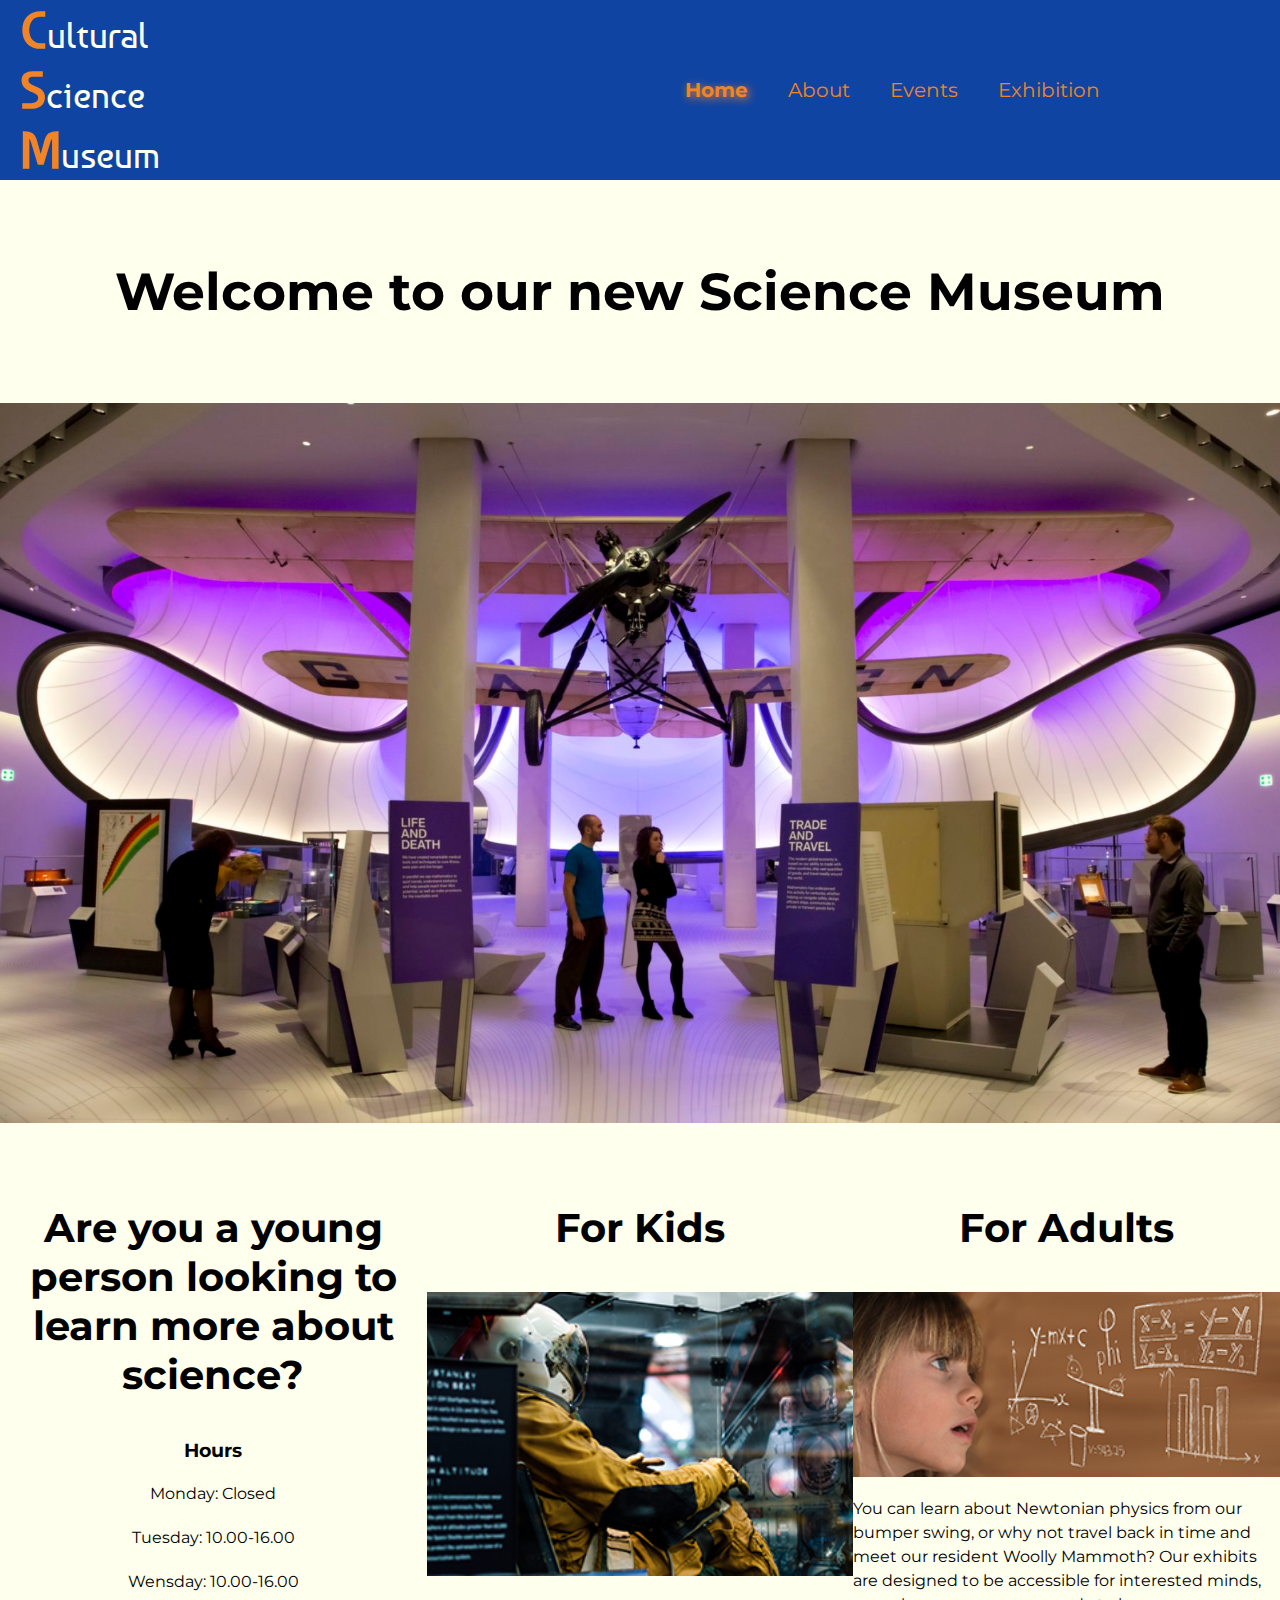
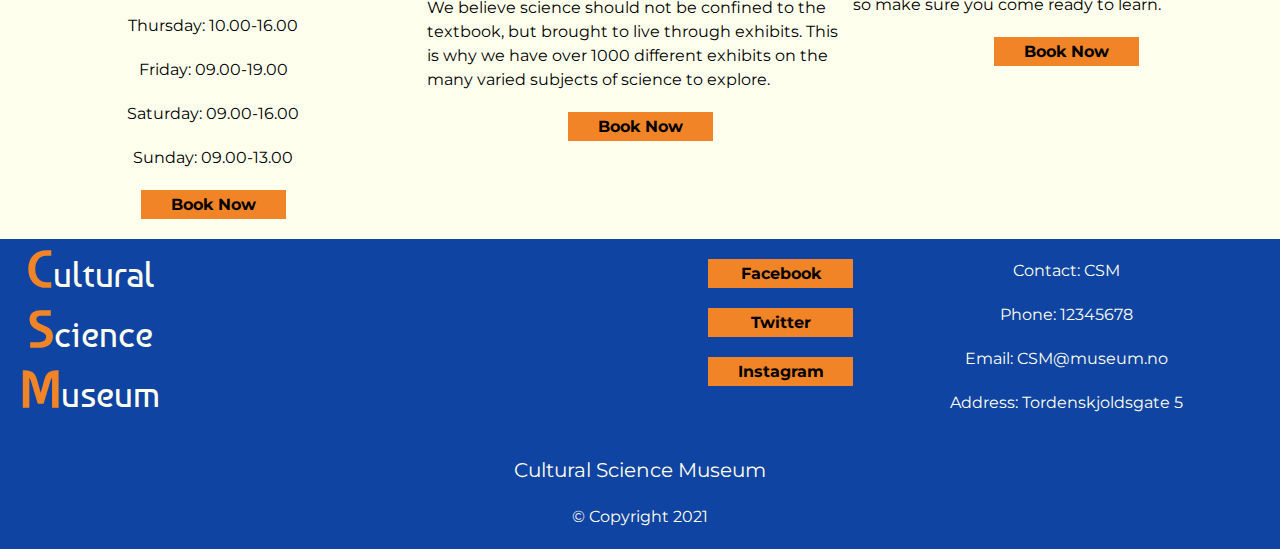
==== index.html @ 89f0cb88 "new social links" ====
<!DOCTYPE html>
<html lang="en">
<head>
    <meta charset="UTF-8">
    <meta http-equiv="X-UA-Compatible" content="IE=edge">
    <meta name="viewport" content="width=device-width, initial-scale=1.0">
    <meta name="description" content="The local new cultural science museum">
    <link rel="stylesheet" href="https://use.fontawesome.com/releases/v5.15.4/css/all.css" integrity="sha384-DyZ88mC6Up2uqS4h/KRgHuoeGwBcD4Ng9SiP4dIRy0EXTlnuz47vAwmeGwVChigm" crossorigin="anonymous">
    <link rel="stylesheet" href="css/utilities.css">
    <link rel="stylesheet" href="css/style.css">
    <title>CSM | Homepage</title>
</head>
<body>
    <header>
        <div class="logo">
            <div><a class="white-txt" href="#"><span class="large-txt">C</span>ultural</a></div>
            <div><a class="white-txt" href="#"><span class="large-txt">S</span>cience</a></div>
            <div><a class="white-txt" href="#"><span class="large-txt">M</span>useum</a></div>
        </div>
        <input id="hamburger-menu" type="checkbox">
        <label class="hamburger-label" for="hamburger-menu">           
            <span></span>
        </label>
        <nav>
            <ul class="navigation">
                <li><a class="current small-txt" href="#">Home</a></li>
                <li><a class="small-txt" href="#">About</a></li>
                <li><a class="small-txt" href="#">Events</a></li>
                <li><a class="small-txt" href="#">Exhibition</a></li>
            </ul>
        </nav>
    </header>
    <main>
        <section>
            <div class="showcase">
                <h1 class="large-txt">Welcome to our new Science Museum</h1>
                <img src="images-modded/Jody-Kingzett.jpg" alt="museum-entrance">
            </div>
        </section>
        <section class="museum-offers">
            <div class="hours home-box">
                <h2 class="medium-txt">Are you a young person looking to learn more about science?</h2>
                <h3>Hours</h3>
                <p>Monday: Closed</p>
                <p>Tuesday: 10.00-16.00</p>
                <p>Wensday: 10.00-16.00</p>
                <p>Thursday: 10.00-16.00</p>
                <p>Friday: 09.00-19.00</p>
                <p>Saturday: 09.00-16.00</p>
                <p>Sunday: 09.00-13.00</p>
                <a href="#" class="btn">Book Now</a>
            </div>
            <div class="kids home-box">
                <h2 class="medium-txt">For Kids</h2>
                <img src="images-modded/andrew-ruiz-34841.png" alt="spaceman">
                <p>We believe science should not be 
                    confined to the textbook, but 
                    brought to live through exhibits. This is 
                    why we have over 1000 different
                    exhibits on the many varied subjects
                    of science to explore.</p>
                    <a href="#" class="btn">Book Now</a>
            </div>
            <div class="adults home-box">
                <h2 class="medium-txt">For Adults</h2>
                <img src="images-modded/learn-2405206.png" alt="girl-learning-physics">
                <p>You can learn about Newtonian physics 
                    from our bumper swing, or why not 
                    travel back in time and meet our 
                    resident Woolly Mammoth? 
                    Our exhibits are designed to be 
                    accessible for interested minds, so 
                    make sure you come ready to learn.</p>
                    <a href="#" class="btn">Book Now</a>
            </div>
        </section>
            <footer>
                <div class="social-btn">
                    <a href="https://www.facebook.com" target="_blank" rel="noopener noreferrer" class="btn">Facebook</a>
                    <a href="https://www.twitter.com" target="_blank" rel="noopener noreferrer" class="btn">Twitter</a>
                    <a href="https://www.instagram.com" target="_blank" rel="noopener noreferrer" class="btn">Instagram</a>
                </div>
                <div class="logo footer-logo">
                    <div><a class="white-txt" href="#"><span class="large-txt">C</span>ultural</a></div>
                    <div><a class="white-txt" href="#"><span class="large-txt">S</span>cience</a></div>
                    <div><a class="white-txt" href="#"><span class="large-txt">M</span>useum</a></div>
                </div>
                <div class="contact-info">
                    <p class="white-txt">Contact: CSM</p>
                    <p class="white-txt">Phone: 12345678</p>
                    <p class="white-txt">Email: CSM@museum.no</p>
                    <p class="white-txt">Address: Tordenskjoldsgate 5</p>
                </div>
                <div class="copyright">
                    <p class="small-txt white-txt">Cultural Science Museum</p>
                    <p class="white-txt">&copy Copyright 2021</p>
                </div>
            </footer>
        
    </main>
</body>
</html>
---- css/utilities.css ----
.large-txt {
    font-size: 52px;
    font-weight: bold;
}

.medium-txt {
    font-size: 40px;
    font-weight: bold;
}

.small-txt {
    font-size: 20px;
}

.white-txt {
    color: var(--bg-color);
}

.btn {
    background-color: var(--secondary-color);
    color: var(--black-color);
    margin: 20px auto;
    width: 145px;
    font-size: 16px;
    font-weight: bold;
    text-align: center;
    padding : 5px 30px;
    text-decoration: none;
    cursor: pointer;
}

.btn:hover {
    background-color: var(--black-color);
    color: var(--secondary-color);
    font-size: 16px;
    padding : 5px 30px;
    text-decoration: none;
    transition: 300ms ease-out;
    cursor: pointer;
}

.current {
    font-weight: bold;
    text-shadow: 2px 2px 8px var(--secondary-color);
}
---- css/style.css ----
@import url("https://fonts.googleapis.com/css2?family=Montserrat:wght@200;300&display=swap");
@import url("https://fonts.googleapis.com/css2?family=Baumans&family=Montserrat:wght@200;300&family=Outfit:wght@100;200&display=swap");

*,
*::before,
*::after {
    box-sizing: border-box;
    margin: 0;
    padding: 0;
}

:root {
    --primary-color: #1044a3;
    --secondary-color: #f08426;
    --bg-color: #feffed;
    --black-color: #000;
    --light-blue-color: #6ea5ff;
    --font: "Montserrat", sans-serif;
}
/*GLOBAL-STYLES*/
body {
    background-color: var(--bg-color);
    font-family: var(--font);
}

header {
    background: var(--primary-color);
    min-height: 100px;
}

h1 {
    text-align: center;
    margin: 80px auto;
}

h2 {
    text-align: center;
    margin: 40px 0;
}

a {
    text-decoration: none;
    color: var(--black-color);
    display: block;
}

img {
    display: block;
    margin: 20px 0;
}

p {
    text-align: left;
    line-height: 1.5;
    margin: 20px 0;
}

nav,
#hamburger-menu {
    display: none;
}

nav ul {
    padding: 0;
}

nav li {
    display: block;
    padding: 10px;
}

nav a {
    text-decoration: none;
    color: #fff;
    padding: 10px;
    display: block;
    text-align: center;
}

nav a:hover {
    font-weight: bold;
    text-decoration: none;
    text-shadow: 2px 2px 8px var(--secondary-color);
    transition: 150ms ease-in;
}

.logo {
    font-family: baumans;
    font-size: 36px;
    margin: 0 20px;
}

.logo span {
    color: var(--secondary-color);
}

.navigation a {
    color: var(--secondary-color);
}

/*HOME-PAGE*/
.showcase {
    max-width: 1630px;
    margin: 40px auto;
}

.showcase img {
    width: 100%;
}

.home-box {
    max-width: 500px;
    margin: 0 auto;
}

.hours p {
    text-align: center;
}

.hours h3 {
    text-align: center;
}

 .hours h2, p {
    width: 100%;
} 

.kids img {
    width: 100%;
}

.adults img {
    width: 100%;
}

/*FOOTER*/
footer {
    background-color: var(--primary-color);
}

.footer-logo {
    text-align: center;
}

.contact-info {
    margin: 0 auto;
}

.contact-info p {
    text-align: center;
}

.copyright p {
    text-align: center;
}

@media only screen and (max-width: 768px) {
    /*HAMBURGER-MENU*/
    #hamburger-menu:checked ~ .hamburger-label > span {
        transform: rotate(45deg);
    }

    #hamburger-menu:checked ~ .hamburger-label > span::before {
        top: 0;
        transform: rotate(0);
    }

    #hamburger-menu:checked ~ .hamburger-label > span::after {
        top: 0;
        transform: rotate(90deg);
    }

     nav  {
        display: block;
        transform: translateX(-500px);
        transition: 300ms ease;
    } 

    #hamburger-menu:checked ~ nav {
        display: block;
        opacity: 1;
        transform: translateX(0);
        
    }

    .hamburger-label {
        display: flex;
        align-items: center;
        position: absolute;
        top: 20px;
        right: 20px;
        width: 26px;
        height: 26px;
        cursor: pointer;
        z-index: 1;
    }

    .hamburger-label > span,
    .hamburger-label > span::before,
    .hamburger-label > span::after {
        display: block;
        position: absolute;
        width: 100%;
        height: 3px;
        background-color: var(--bg-color);
        transition-duration: 250ms;
    }

    .hamburger-label > span::before {
        content: "";
        top: -8px;
    }

    .hamburger-label > span::after {
        content: "";
        top: 8px;
    }
}

@media only screen and (min-width: 769px) {
    header {
        display: flex;
        justify-content: space-between;
    }

    nav {
        display: flex;
        align-items: center;
        margin-right: 10rem;
    }

    .navigation {
        display: flex;
        justify-content: flex-end;
    }
    /*HOME-PAGE*/
    .museum-offers {
        display: flex;
        justify-content: space-evenly;
        flex: wrap;
        text-align: center;
    }

    .home-box {
        flex: 1;
    }

    /*FOOTER*/
    footer {
        display: grid;
        grid-template-columns: 1fr 1fr 1fr;
        grid-template-areas: 
        "footer-logo social-btn contact-info"
        "copyright copyright copyright";
    }

    .footer-logo {
        grid-area: footer-logo;
        justify-self: start;
    }
    
    .contact-info {
        grid-area: contact-info;
    }

    .social-btn {
        grid-area: social-btn;
        justify-self: end;
    }

    .copyright {
        grid-area: copyright;
    }
}
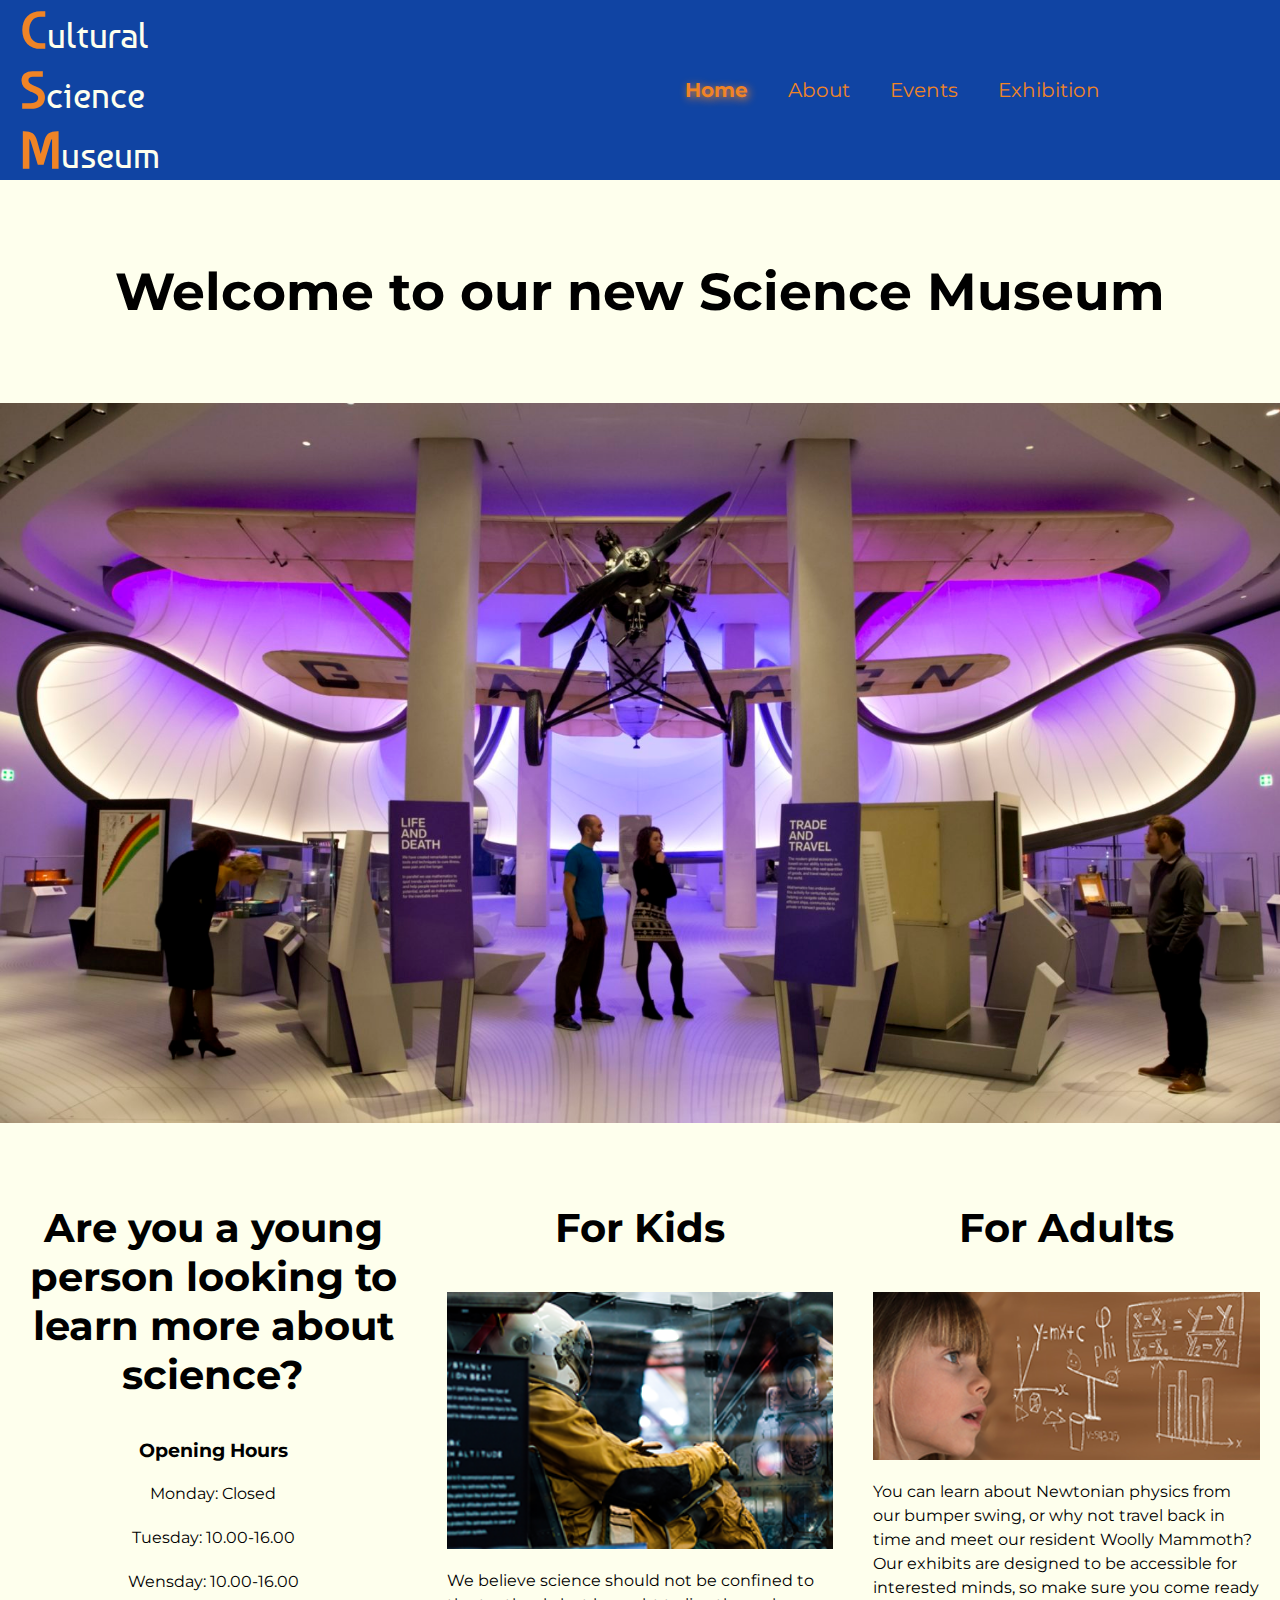
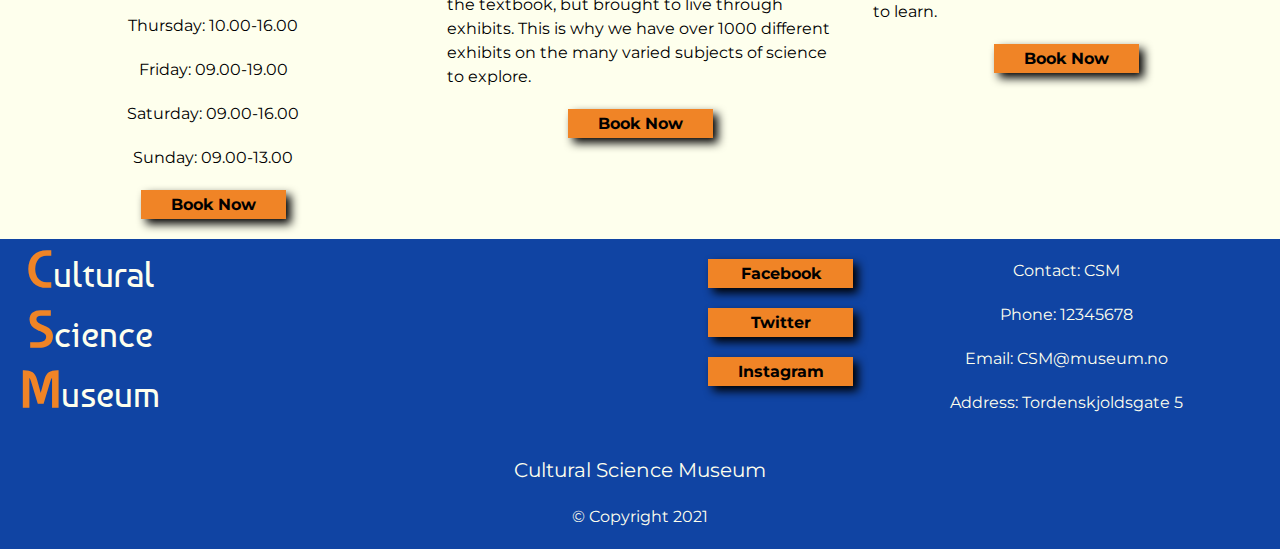
==== commit 8fc61c90: "new picture width html" ====
--- a/index.html
+++ b/index.html
@@ -34,13 +34,13 @@
         <section>
             <div class="showcase">
                 <h1 class="large-txt">Welcome to our new Science Museum</h1>
-                <img src="images-modded/Jody-Kingzett.jpg" alt="museum-entrance">
+                <img src="images-modded/Jody-Kingzett.jpg" width="1800" height="1013" alt="museum-entrance">
             </div>
         </section>
         <section class="museum-offers">
-            <div class="hours home-box">
+            <div class="hours home-page-box">
                 <h2 class="medium-txt">Are you a young person looking to learn more about science?</h2>
-                <h3>Hours</h3>
+                <h3>Opening Hours</h3>
                 <p>Monday: Closed</p>
                 <p>Tuesday: 10.00-16.00</p>
                 <p>Wensday: 10.00-16.00</p>
@@ -50,9 +50,9 @@
                 <p>Sunday: 09.00-13.00</p>
                 <a href="#" class="btn">Book Now</a>
             </div>
-            <div class="kids home-box">
+            <div class="kids home-page-box">
                 <h2 class="medium-txt">For Kids</h2>
-                <img src="images-modded/andrew-ruiz-34841.png" alt="spaceman">
+                <img src="images-modded/andrew-ruiz-34841.png" width="319" height="212" alt="spaceman">
                 <p>We believe science should not be 
                     confined to the textbook, but 
                     brought to live through exhibits. This is 
@@ -61,9 +61,9 @@
                     of science to explore.</p>
                     <a href="#" class="btn">Book Now</a>
             </div>
-            <div class="adults home-box">
+            <div class="adults home-page-box">
                 <h2 class="medium-txt">For Adults</h2>
-                <img src="images-modded/learn-2405206.png" alt="girl-learning-physics">
+                <img src="images-modded/learn-2405206.png" width="333" height="144" alt="girl-learning-physics">
                 <p>You can learn about Newtonian physics 
                     from our bumper swing, or why not 
                     travel back in time and meet our 
--- a/css/utilities.css
+++ b/css/utilities.css
@@ -28,6 +28,7 @@
     text-align: center;
     padding : 5px 30px;
     text-decoration: none;
+    box-shadow: 5px 5px 10px;
     cursor: pointer;
 }
 
--- a/css/style.css
+++ b/css/style.css
@@ -98,6 +98,65 @@
     color: var(--secondary-color);
 }
 
+/*HAMBURGER-MENU*/
+#hamburger-menu:checked ~ .hamburger-label > span {
+    transform: rotate(45deg);
+}
+
+#hamburger-menu:checked ~ .hamburger-label > span::before {
+    top: 0;
+    transform: rotate(0);
+}
+
+#hamburger-menu:checked ~ .hamburger-label > span::after {
+    top: 0;
+    transform: rotate(90deg);
+}
+
+nav  {
+    display: block;
+    transition: 300ms ease;
+} 
+
+#hamburger-menu:checked ~ nav {
+    display: block;
+    opacity: 1;
+    transform: translateX(0); 
+}
+
+.hamburger-label {
+    display: flex;
+    align-items: center;
+    position: absolute;
+    top: 20px;
+    right: 20px;
+    width: 26px;
+    height: 26px;
+    cursor: pointer;
+    z-index: 1;
+}
+
+.hamburger-label > span,
+.hamburger-label > span::before,
+.hamburger-label > span::after {
+    display: block;
+    position: absolute;
+    width: 100%;
+    height: 3px;
+    background-color: var(--bg-color);
+    transition-duration: 250ms;
+}
+
+.hamburger-label > span::before {
+    content: "";
+    top: -8px;
+}
+
+.hamburger-label > span::after {
+    content: "";
+    top: 8px;
+}
+
 /*HOME-PAGE*/
 .showcase {
     max-width: 1630px;
@@ -106,6 +165,7 @@
 
 .showcase img {
     width: 100%;
+    height: auto;
 }
 
 .home-box {
@@ -127,10 +187,12 @@
 
 .kids img {
     width: 100%;
+    height: auto;
 }
 
 .adults img {
     width: 100%;
+    height: auto;
 }
 
 /*FOOTER*/
@@ -155,67 +217,10 @@
 }
 
 @media only screen and (max-width: 768px) {
-    /*HAMBURGER-MENU*/
-    #hamburger-menu:checked ~ .hamburger-label > span {
-        transform: rotate(45deg);
-    }
-
-    #hamburger-menu:checked ~ .hamburger-label > span::before {
-        top: 0;
-        transform: rotate(0);
-    }
-
-    #hamburger-menu:checked ~ .hamburger-label > span::after {
-        top: 0;
-        transform: rotate(90deg);
-    }
-
-     nav  {
-        display: block;
+    nav {
         transform: translateX(-500px);
-        transition: 300ms ease;
-    } 
-
-    #hamburger-menu:checked ~ nav {
-        display: block;
-        opacity: 1;
-        transform: translateX(0);
-        
-    }
-
-    .hamburger-label {
-        display: flex;
-        align-items: center;
-        position: absolute;
-        top: 20px;
-        right: 20px;
-        width: 26px;
-        height: 26px;
-        cursor: pointer;
-        z-index: 1;
-    }
-
-    .hamburger-label > span,
-    .hamburger-label > span::before,
-    .hamburger-label > span::after {
-        display: block;
-        position: absolute;
-        width: 100%;
-        height: 3px;
-        background-color: var(--bg-color);
-        transition-duration: 250ms;
-    }
-
-    .hamburger-label > span::before {
-        content: "";
-        top: -8px;
-    }
-
-    .hamburger-label > span::after {
-        content: "";
-        top: 8px;
-    }
-}
+    }
+} 
 
 @media only screen and (min-width: 769px) {
     header {
@@ -229,10 +234,16 @@
         margin-right: 10rem;
     }
 
+    .hamburger-label,
+    #hamburger-menu {
+        display: none;
+    }
+
     .navigation {
         display: flex;
         justify-content: flex-end;
     }
+
     /*HOME-PAGE*/
     .museum-offers {
         display: flex;
@@ -241,8 +252,9 @@
         text-align: center;
     }
 
-    .home-box {
+    .home-page-box {
         flex: 1;
+        margin: 0 20px;
     }
 
     /*FOOTER*/
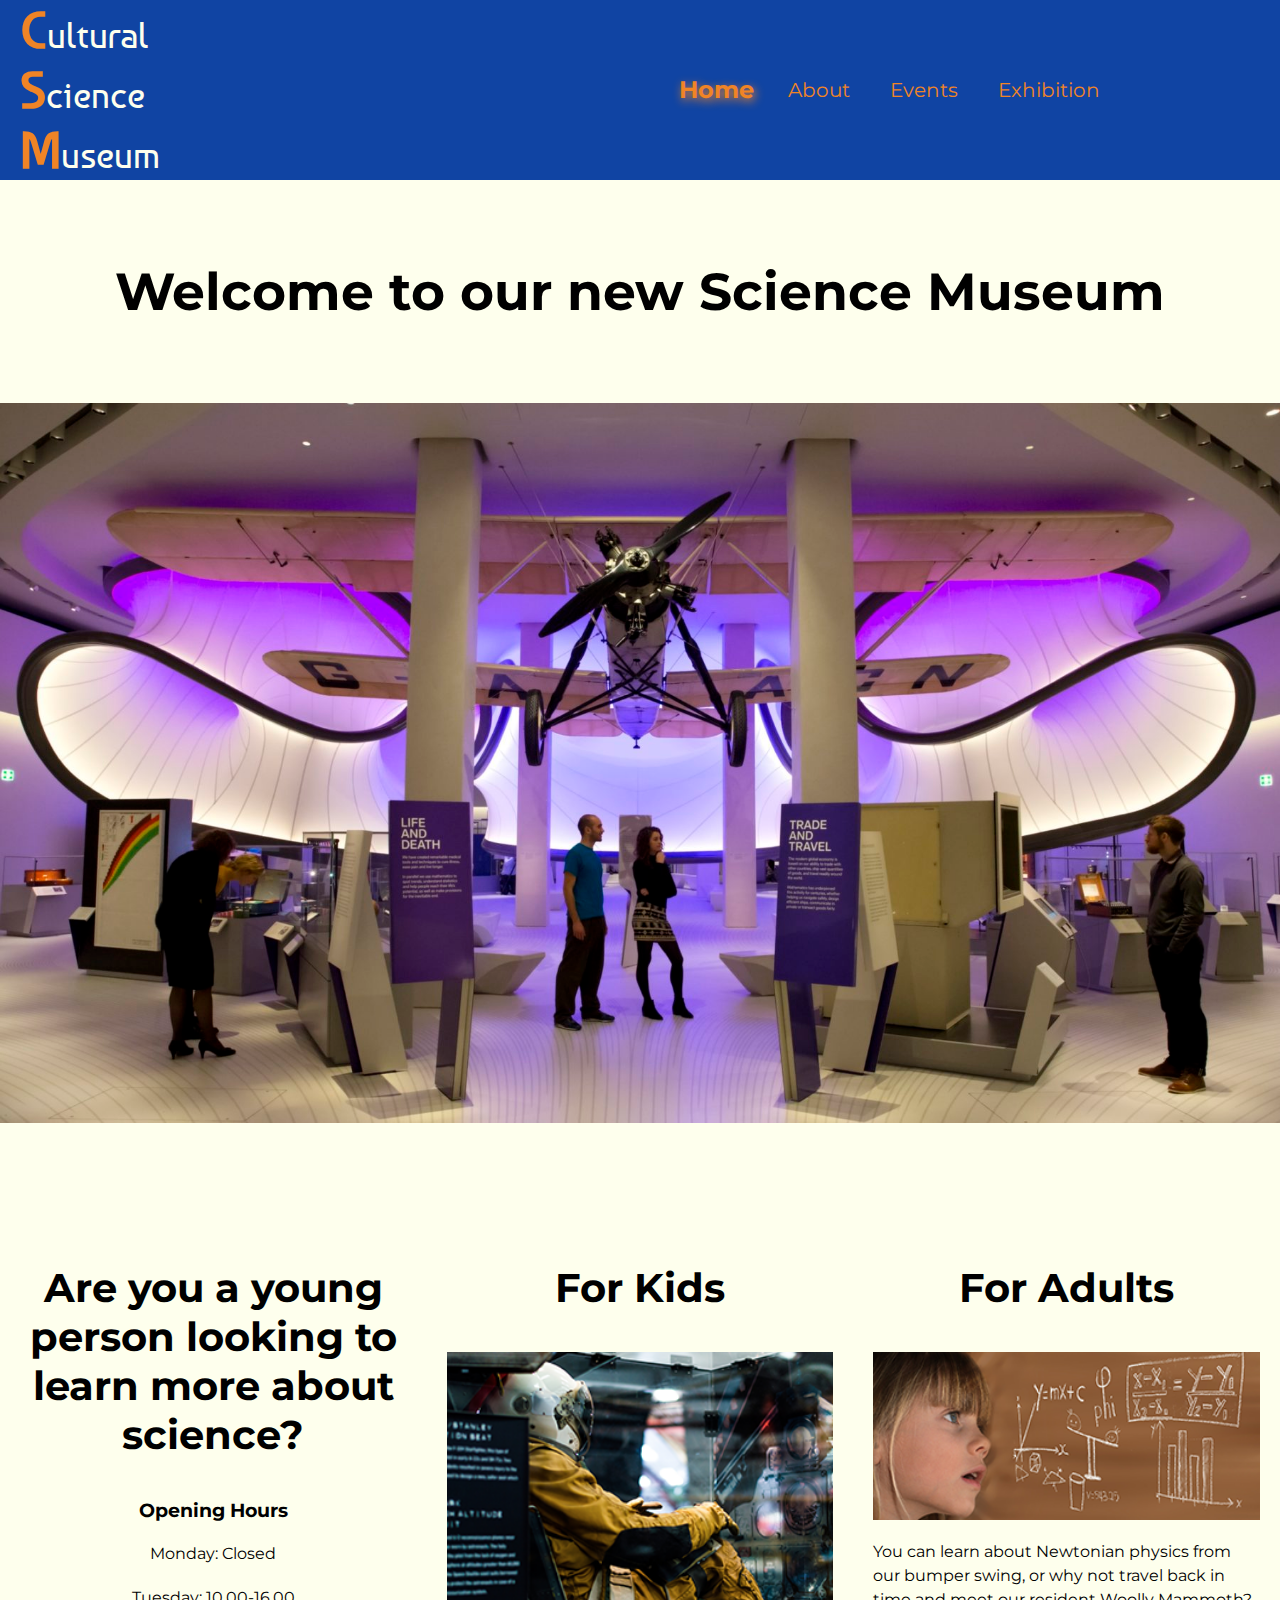
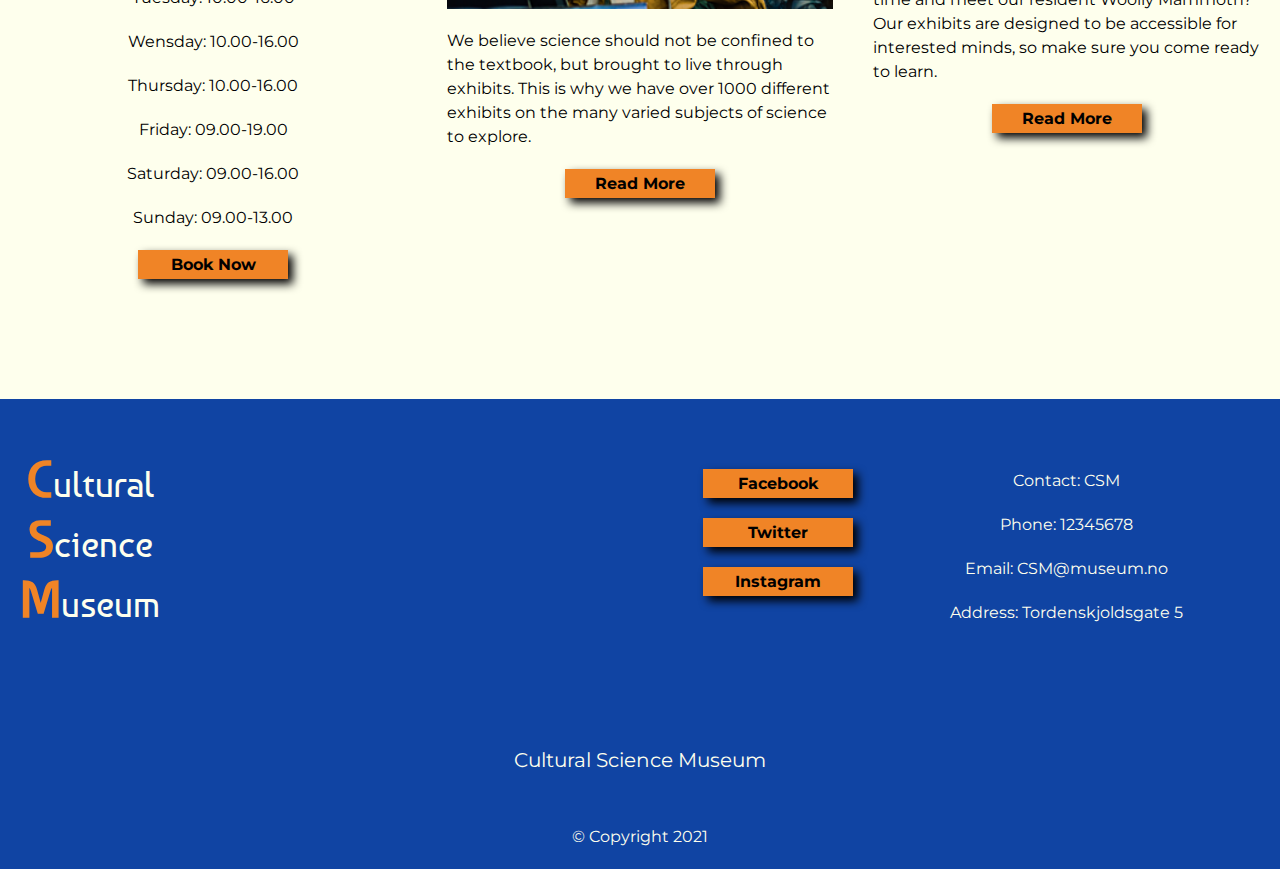
==== commit 14d9d46b: "new changes" ====
--- a/index.html
+++ b/index.html
@@ -4,7 +4,7 @@
     <meta charset="UTF-8">
     <meta http-equiv="X-UA-Compatible" content="IE=edge">
     <meta name="viewport" content="width=device-width, initial-scale=1.0">
-    <meta name="description" content="The local new cultural science museum">
+    <meta name="description" content="The local new cultural science museum the will be the leading museum in the country when it comes to exhibitions events and attendble experiment with a professor in each of the topics that will change every month">
     <link rel="stylesheet" href="https://use.fontawesome.com/releases/v5.15.4/css/all.css" integrity="sha384-DyZ88mC6Up2uqS4h/KRgHuoeGwBcD4Ng9SiP4dIRy0EXTlnuz47vAwmeGwVChigm" crossorigin="anonymous">
     <link rel="stylesheet" href="css/utilities.css">
     <link rel="stylesheet" href="css/style.css">
@@ -22,7 +22,7 @@
             <span></span>
         </label>
         <nav>
-            <ul class="navigation">
+            <ul class="hyper-links">
                 <li><a class="current small-txt" href="#">Home</a></li>
                 <li><a class="small-txt" href="#">About</a></li>
                 <li><a class="small-txt" href="#">Events</a></li>
@@ -59,7 +59,7 @@
                     why we have over 1000 different
                     exhibits on the many varied subjects
                     of science to explore.</p>
-                    <a href="#" class="btn">Book Now</a>
+                    <a href="#" class="btn">Read More</a>
             </div>
             <div class="adults home-page-box">
                 <h2 class="medium-txt">For Adults</h2>
@@ -71,33 +71,34 @@
                     Our exhibits are designed to be 
                     accessible for interested minds, so 
                     make sure you come ready to learn.</p>
-                    <a href="#" class="btn">Book Now</a>
+                    <a href="#" class="btn">Read More</a>
             </div>
         </section>
-            <footer>
-                <div class="social-btn">
-                    <a href="https://www.facebook.com" target="_blank" rel="noopener noreferrer" class="btn">Facebook</a>
-                    <a href="https://www.twitter.com" target="_blank" rel="noopener noreferrer" class="btn">Twitter</a>
-                    <a href="https://www.instagram.com" target="_blank" rel="noopener noreferrer" class="btn">Instagram</a>
-                </div>
-                <div class="logo footer-logo">
-                    <div><a class="white-txt" href="#"><span class="large-txt">C</span>ultural</a></div>
-                    <div><a class="white-txt" href="#"><span class="large-txt">S</span>cience</a></div>
-                    <div><a class="white-txt" href="#"><span class="large-txt">M</span>useum</a></div>
-                </div>
-                <div class="contact-info">
-                    <p class="white-txt">Contact: CSM</p>
-                    <p class="white-txt">Phone: 12345678</p>
-                    <p class="white-txt">Email: CSM@museum.no</p>
-                    <p class="white-txt">Address: Tordenskjoldsgate 5</p>
-                </div>
-                <div class="copyright">
-                    <p class="small-txt white-txt">Cultural Science Museum</p>
-                    <p class="white-txt">&copy Copyright 2021</p>
-                </div>
-            </footer>
+    </main>
+    <footer>
+        <div class="social-btn">
+            <a href="https://www.facebook.com" target="_blank" class="btn">Facebook</a>
+            <a href="https://www.twitter.com" target="_blank" class="btn">Twitter</a>
+            <a href="https://www.instagram.com" target="_blank" class="btn">Instagram</a>
+        </div>
+        <div class="logo footer-logo">
+            <div><a class="white-txt" href="#"><span class="large-txt">C</span>ultural</a></div>
+            <div><a class="white-txt" href="#"><span class="large-txt">S</span>cience</a></div>
+            <div><a class="white-txt" href="#"><span class="large-txt">M</span>useum</a></div>
+        </div>
+        <div class="contact-info">
+            <p class="white-txt">Contact: CSM</p>
+            <p class="white-txt">Phone: 12345678</p>
+            <p class="white-txt">Email: CSM@museum.no</p>
+            <p class="white-txt">Address: Tordenskjoldsgate 5</p>
+        </div>
+        <div class="copyright">
+            <p class="small-txt white-txt">Cultural Science Museum</p>
+            <p class="white-txt">&copy Copyright 2021</p>
+        </div>
+    </footer>
         
-    </main>
+    
 </body>
 </html>
 
--- a/css/utilities.css
+++ b/css/utilities.css
@@ -1,5 +1,3 @@
-
-
 .large-txt {
     font-size: 52px;
     font-weight: bold;
@@ -22,7 +20,7 @@
     background-color: var(--secondary-color);
     color: var(--black-color);
     margin: 20px auto;
-    width: 145px;
+    width: 150px;
     font-size: 16px;
     font-weight: bold;
     text-align: center;
@@ -38,6 +36,7 @@
     font-size: 16px;
     padding : 5px 30px;
     text-decoration: none;
+    transform: scale(1.2);
     transition: 300ms ease-out;
     cursor: pointer;
 }
@@ -45,4 +44,5 @@
 .current {
     font-weight: bold;
     text-shadow: 2px 2px 8px var(--secondary-color);
+    transform: scale(1.2);
 }
--- a/css/style.css
+++ b/css/style.css
@@ -46,7 +46,6 @@
 
 img {
     display: block;
-    margin: 20px 0;
 }
 
 p {
@@ -81,6 +80,7 @@
     font-weight: bold;
     text-decoration: none;
     text-shadow: 2px 2px 8px var(--secondary-color);
+    transform: scale(1.2);
     transition: 150ms ease-in;
 }
 
@@ -94,7 +94,7 @@
     color: var(--secondary-color);
 }
 
-.navigation a {
+.hyper-links a {
     color: var(--secondary-color);
 }
 
@@ -159,8 +159,8 @@
 
 /*HOME-PAGE*/
 .showcase {
-    max-width: 1630px;
-    margin: 40px auto;
+    max-width: 1600px;
+    margin: 80px auto;
 }
 
 .showcase img {
@@ -168,9 +168,13 @@
     height: auto;
 }
 
-.home-box {
+.museum-offers {
+    margin: 0 20px;
+} 
+
+.home-page-box {
     max-width: 500px;
-    margin: 0 auto;
+    margin: 80px auto;
 }
 
 .hours p {
@@ -202,10 +206,11 @@
 
 .footer-logo {
     text-align: center;
+    margin: 50px auto;
 }
 
 .contact-info {
-    margin: 0 auto;
+    margin: 50px auto;
 }
 
 .contact-info p {
@@ -214,6 +219,7 @@
 
 .copyright p {
     text-align: center;
+    margin-top: 50px;
 }
 
 @media only screen and (max-width: 768px) {
@@ -239,7 +245,7 @@
         display: none;
     }
 
-    .navigation {
+    .hyper-links {
         display: flex;
         justify-content: flex-end;
     }
@@ -250,6 +256,7 @@
         justify-content: space-evenly;
         flex: wrap;
         text-align: center;
+        margin: 100px auto;
     }
 
     .home-page-box {
@@ -269,6 +276,7 @@
     .footer-logo {
         grid-area: footer-logo;
         justify-self: start;
+        margin-left: 20px;
     }
     
     .contact-info {
@@ -278,6 +286,7 @@
     .social-btn {
         grid-area: social-btn;
         justify-self: end;
+        margin-top: 50px;
     }
 
     .copyright {
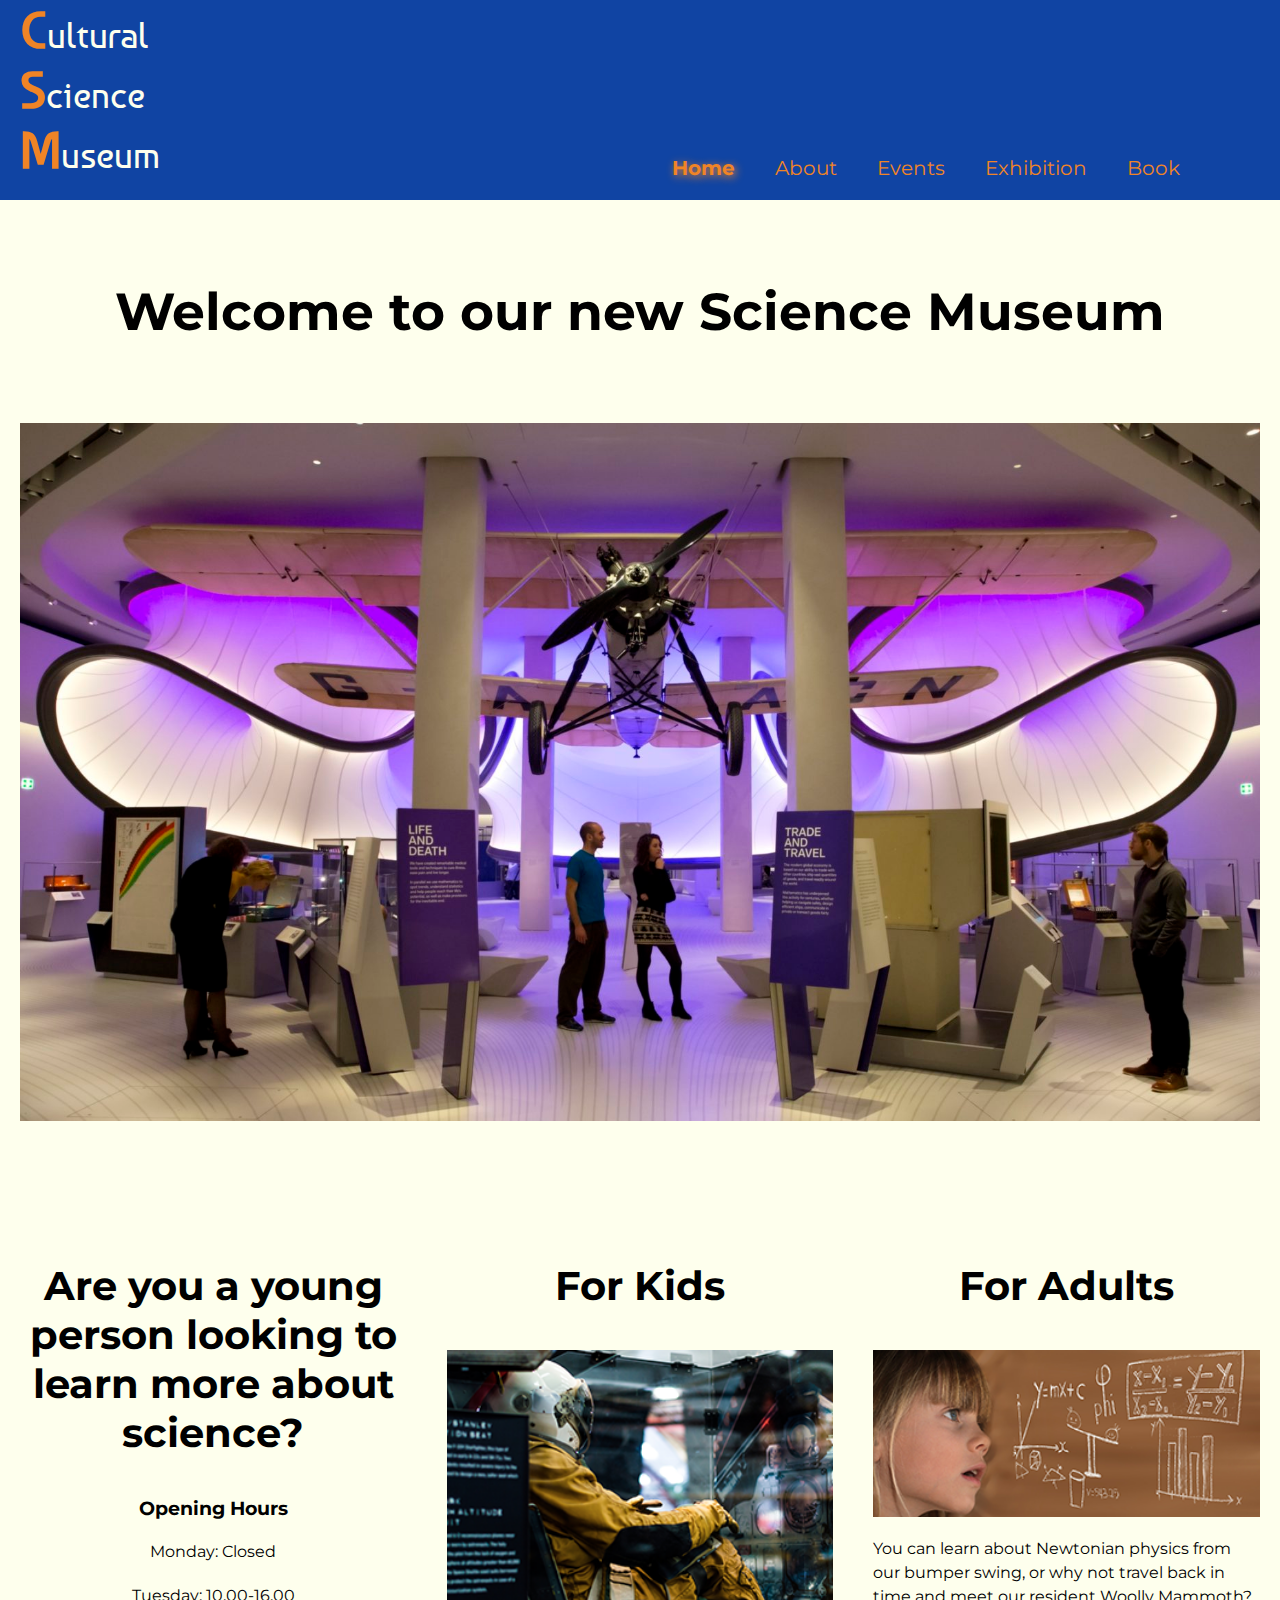
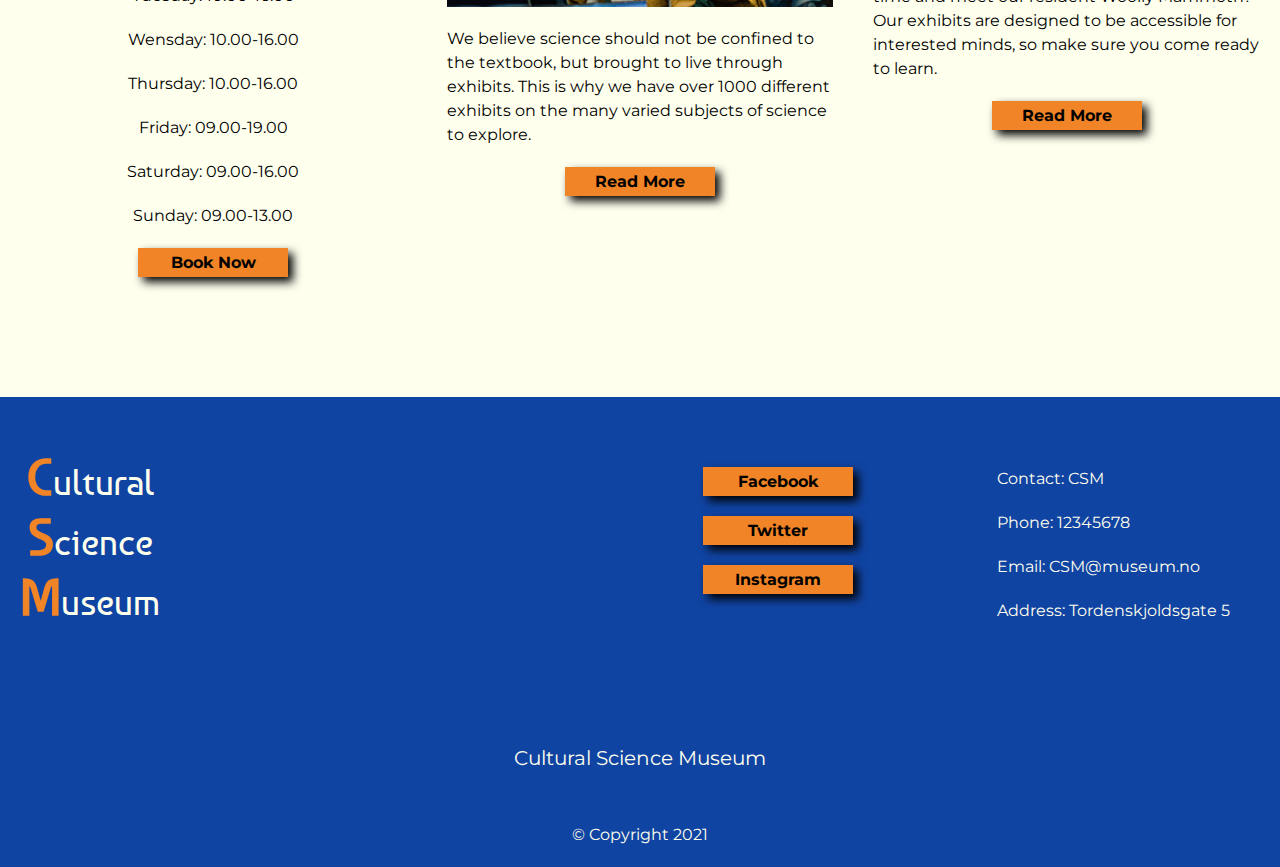
==== commit b0575a24: "new html files" ====
--- a/index.html
+++ b/index.html
@@ -27,11 +27,12 @@
                 <li><a class="small-txt" href="#">About</a></li>
                 <li><a class="small-txt" href="#">Events</a></li>
                 <li><a class="small-txt" href="#">Exhibition</a></li>
+                <li><a class="small-txt" href="#">Book</a></li>
             </ul>
         </nav>
     </header>
     <main>
-        <section>
+        <section class="welcome-section">
             <div class="showcase">
                 <h1 class="large-txt">Welcome to our new Science Museum</h1>
                 <img src="images-modded/Jody-Kingzett.jpg" width="1800" height="1013" alt="museum-entrance">
@@ -77,9 +78,9 @@
     </main>
     <footer>
         <div class="social-btn">
-            <a href="https://www.facebook.com" target="_blank" class="btn">Facebook</a>
-            <a href="https://www.twitter.com" target="_blank" class="btn">Twitter</a>
-            <a href="https://www.instagram.com" target="_blank" class="btn">Instagram</a>
+            <a href="https://www.facebook.com" target="_blank" rel="noopener noreferrer" class="btn">Facebook</a>
+            <a href="https://www.twitter.com" target="_blank" rel="noopener noreferrer" class="btn">Twitter</a>
+            <a href="https://www.instagram.com" target="_blank" rel="noopener noreferrer" class="btn">Instagram</a>
         </div>
         <div class="logo footer-logo">
             <div><a class="white-txt" href="#"><span class="large-txt">C</span>ultural</a></div>
--- a/css/utilities.css
+++ b/css/utilities.css
@@ -44,5 +44,4 @@
 .current {
     font-weight: bold;
     text-shadow: 2px 2px 8px var(--secondary-color);
-    transform: scale(1.2);
 }
--- a/css/style.css
+++ b/css/style.css
@@ -19,6 +19,8 @@
 }
 /*GLOBAL-STYLES*/
 body {
+    display: flex;
+    flex-direction: column;
     background-color: var(--bg-color);
     font-family: var(--font);
 }
@@ -61,6 +63,7 @@
 
 nav ul {
     padding: 0;
+    background-color: var(--primary-color);
 }
 
 nav li {
@@ -80,7 +83,6 @@
     font-weight: bold;
     text-decoration: none;
     text-shadow: 2px 2px 8px var(--secondary-color);
-    transform: scale(1.2);
     transition: 150ms ease-in;
 }
 
@@ -116,12 +118,17 @@
 nav  {
     display: block;
     transition: 300ms ease;
-} 
+    transform: translateX(-750px);
+}
 
 #hamburger-menu:checked ~ nav {
     display: block;
     opacity: 1;
-    transform: translateX(0); 
+    transform: translateX(0);
+}
+
+#hamburger-menu:checked ~ header {
+    height: 400px;
 }
 
 .hamburger-label {
@@ -158,6 +165,10 @@
 }
 
 /*HOME-PAGE*/
+.welcome-section {
+    margin: 0 20px;
+}
+
 .showcase {
     max-width: 1600px;
     margin: 80px auto;
@@ -210,7 +221,7 @@
 }
 
 .contact-info {
-    margin: 50px auto;
+    margin: 50px;
 }
 
 .contact-info p {
@@ -222,11 +233,9 @@
     margin-top: 50px;
 }
 
-@media only screen and (max-width: 768px) {
-    nav {
-        transform: translateX(-500px);
-    }
-} 
+header{
+    height: 200px;
+}
 
 @media only screen and (min-width: 769px) {
     header {
@@ -236,8 +245,9 @@
 
     nav {
         display: flex;
-        align-items: center;
-        margin-right: 10rem;
+        align-items: flex-end;
+        margin-right: 5rem;
+        transform: translateX(0);
     }
 
     .hamburger-label,
@@ -281,6 +291,8 @@
     
     .contact-info {
         grid-area: contact-info;
+        margin: 50px;
+        justify-self: flex-end;
     }
 
     .social-btn {
@@ -292,4 +304,8 @@
     .copyright {
         grid-area: copyright;
     }
-}
+
+    .contact-info p {
+        text-align: left;
+    }
+}
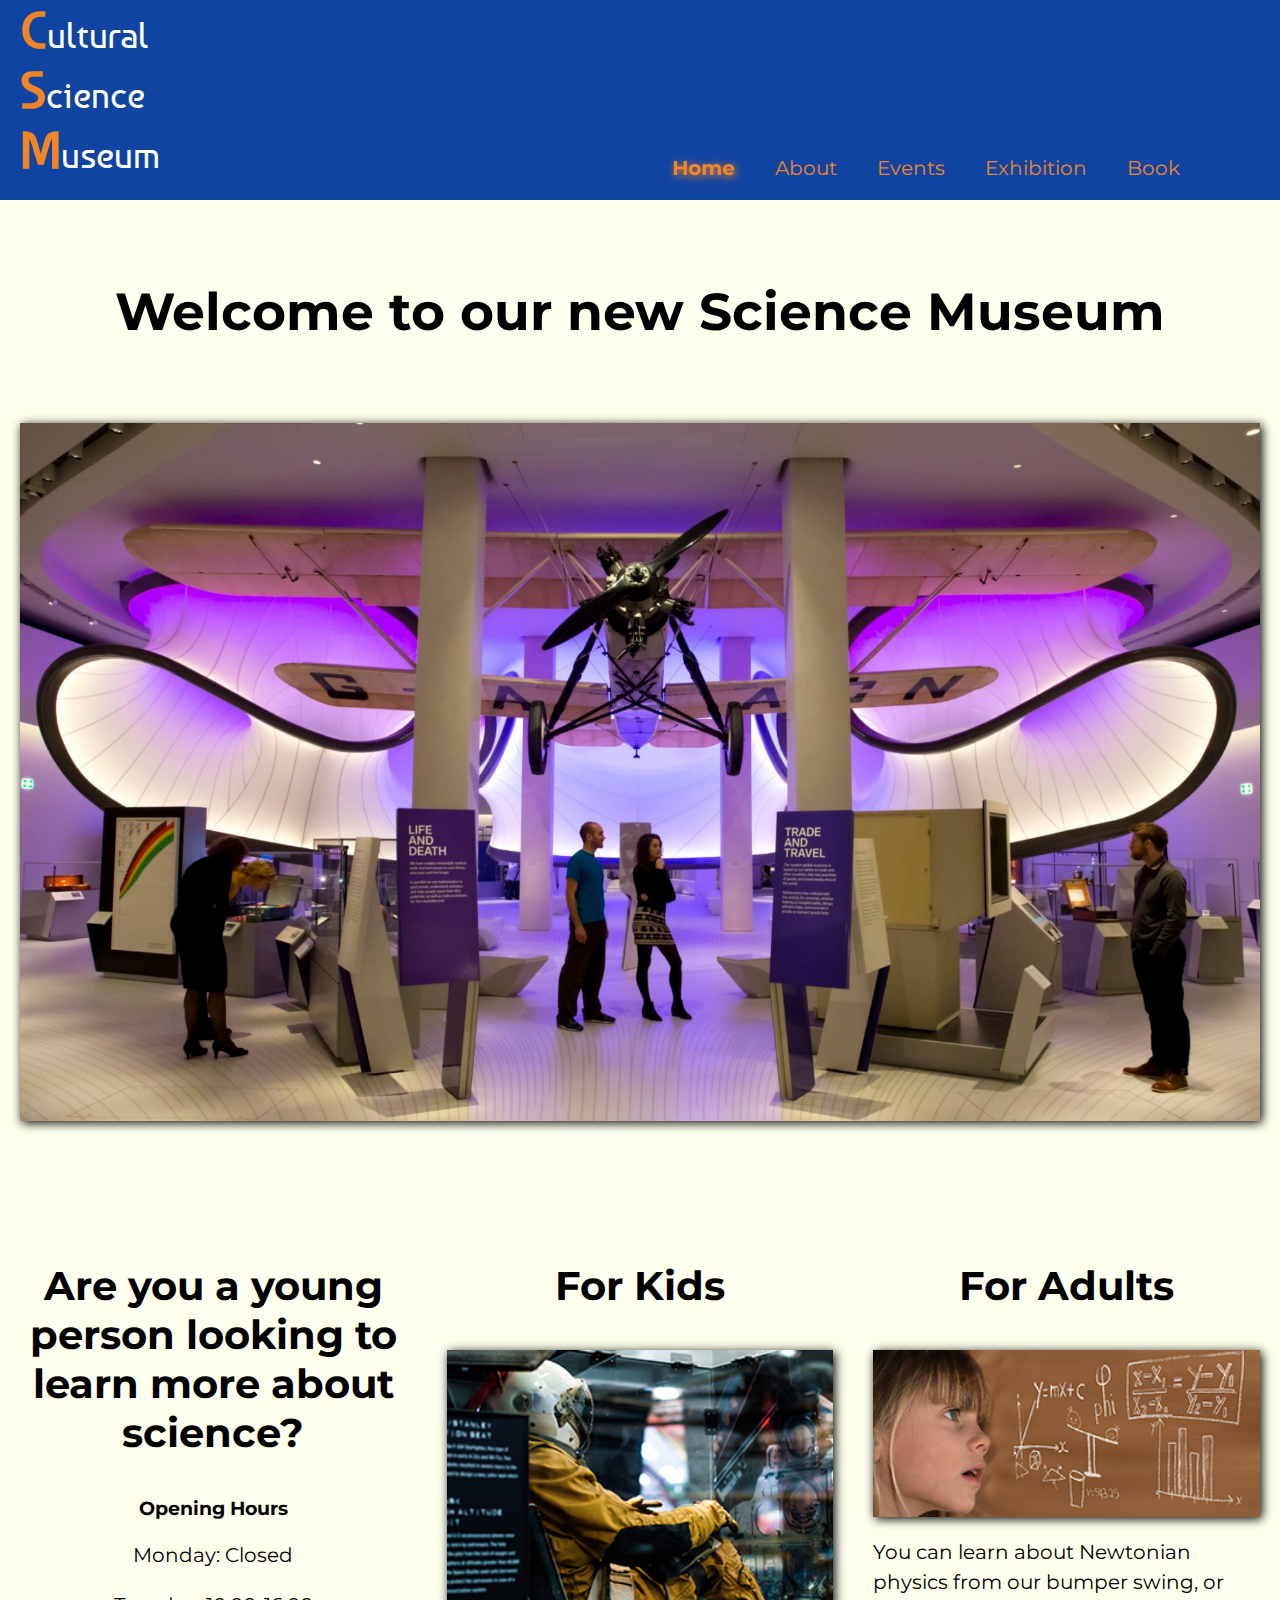
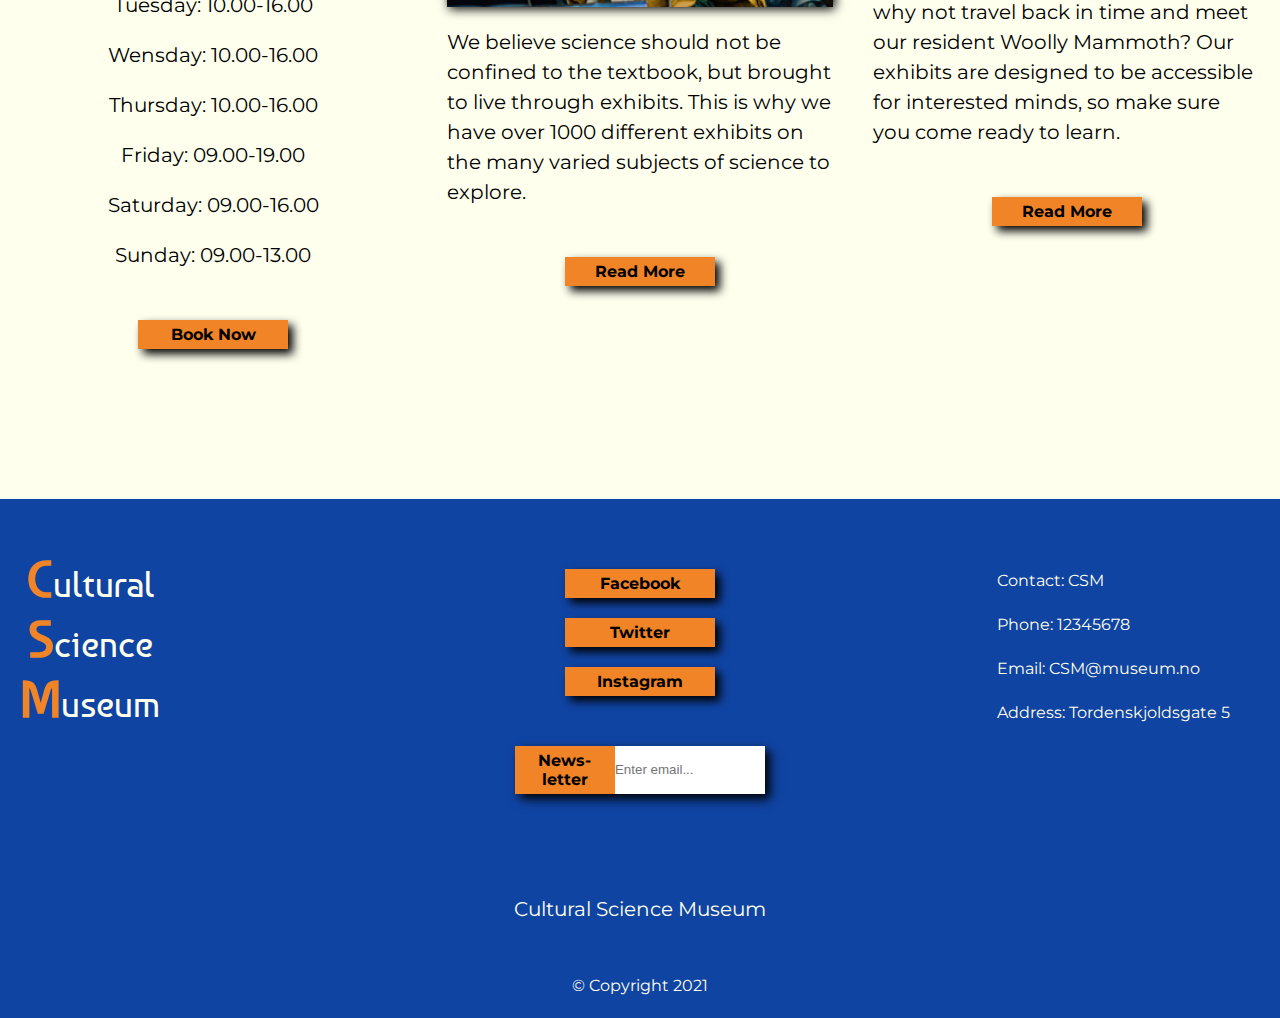
==== commit cc0d1a09: "newsletter in footer" ====
--- a/index.html
+++ b/index.html
@@ -8,14 +8,14 @@
     <link rel="stylesheet" href="https://use.fontawesome.com/releases/v5.15.4/css/all.css" integrity="sha384-DyZ88mC6Up2uqS4h/KRgHuoeGwBcD4Ng9SiP4dIRy0EXTlnuz47vAwmeGwVChigm" crossorigin="anonymous">
     <link rel="stylesheet" href="css/utilities.css">
     <link rel="stylesheet" href="css/style.css">
-    <title>CSM | Homepage</title>
+    <title>CSM | Home</title>
 </head>
 <body>
     <header>
         <div class="logo">
-            <div><a class="white-txt" href="#"><span class="large-txt">C</span>ultural</a></div>
-            <div><a class="white-txt" href="#"><span class="large-txt">S</span>cience</a></div>
-            <div><a class="white-txt" href="#"><span class="large-txt">M</span>useum</a></div>
+            <div><a class="white-txt" href="index.html"><span class="large-txt">C</span>ultural</a></div>
+            <div><a class="white-txt" href="index.html"><span class="large-txt">S</span>cience</a></div>
+            <div><a class="white-txt" href="index.html"><span class="large-txt">M</span>useum</a></div>
         </div>
         <input id="hamburger-menu" type="checkbox">
         <label class="hamburger-label" for="hamburger-menu">           
@@ -23,11 +23,11 @@
         </label>
         <nav>
             <ul class="hyper-links">
-                <li><a class="current small-txt" href="#">Home</a></li>
-                <li><a class="small-txt" href="#">About</a></li>
-                <li><a class="small-txt" href="#">Events</a></li>
-                <li><a class="small-txt" href="#">Exhibition</a></li>
-                <li><a class="small-txt" href="#">Book</a></li>
+                <li><a class="current small-txt" href="/index.html">Home</a></li>
+                <li><a class="small-txt" href="/about.html">About</a></li>
+                <li><a class="small-txt" href="/events.html">Events</a></li>
+                <li><a class="small-txt" href="/exhibition.html">Exhibition</a></li>
+                <li><a class="small-txt" href="/book.html">Book</a></li>
             </ul>
         </nav>
     </header>
@@ -35,57 +35,65 @@
         <section class="welcome-section">
             <div class="showcase">
                 <h1 class="large-txt">Welcome to our new Science Museum</h1>
-                <img src="images-modded/Jody-Kingzett.jpg" width="1800" height="1013" alt="museum-entrance">
+                <img class="img-container" src="images-modded/Jody-Kingzett.jpg" width="1800" height="1013" alt="museum-entrance">
             </div>
         </section>
         <section class="museum-offers">
             <div class="hours home-page-box">
                 <h2 class="medium-txt">Are you a young person looking to learn more about science?</h2>
                 <h3>Opening Hours</h3>
-                <p>Monday: Closed</p>
-                <p>Tuesday: 10.00-16.00</p>
-                <p>Wensday: 10.00-16.00</p>
-                <p>Thursday: 10.00-16.00</p>
-                <p>Friday: 09.00-19.00</p>
-                <p>Saturday: 09.00-16.00</p>
-                <p>Sunday: 09.00-13.00</p>
+                <p class="small-txt">Monday: Closed</p>
+                <p class="small-txt">Tuesday: 10.00-16.00</p>
+                <p class="small-txt">Wensday: 10.00-16.00</p>
+                <p class="small-txt">Thursday: 10.00-16.00</p>
+                <p class="small-txt">Friday: 09.00-19.00</p>
+                <p class="small-txt">Saturday: 09.00-16.00</p>
+                <p class="small-txt">Sunday: 09.00-13.00</p>
                 <a href="#" class="btn">Book Now</a>
             </div>
             <div class="kids home-page-box">
                 <h2 class="medium-txt">For Kids</h2>
-                <img src="images-modded/andrew-ruiz-34841.png" width="319" height="212" alt="spaceman">
-                <p>We believe science should not be 
+                <img class="img-container" src="images-modded/andrew-ruiz-34841.png" width="319" height="212" alt="spaceman">
+                <p class="small-txt">
+                    We believe science should not be 
                     confined to the textbook, but 
                     brought to live through exhibits. This is 
                     why we have over 1000 different
                     exhibits on the many varied subjects
-                    of science to explore.</p>
-                    <a href="#" class="btn">Read More</a>
+                    of science to explore.
+                </p>
+                <a href="#" class="btn">Read More</a>
             </div>
             <div class="adults home-page-box">
                 <h2 class="medium-txt">For Adults</h2>
-                <img src="images-modded/learn-2405206.png" width="333" height="144" alt="girl-learning-physics">
-                <p>You can learn about Newtonian physics 
+                <img class="img-container" src="images-modded/learn-2405206.png" width="333" height="144" alt="girl-learning-physics">
+                <p class="small-txt">
+                    You can learn about Newtonian physics 
                     from our bumper swing, or why not 
                     travel back in time and meet our 
                     resident Woolly Mammoth? 
                     Our exhibits are designed to be 
                     accessible for interested minds, so 
-                    make sure you come ready to learn.</p>
-                    <a href="#" class="btn">Read More</a>
+                    make sure you come ready to learn.
+                </p>
+                <a href="#" class="btn">Read More</a>
             </div>
         </section>
     </main>
     <footer>
         <div class="social-btn">
-            <a href="https://www.facebook.com" target="_blank" rel="noopener noreferrer" class="btn">Facebook</a>
-            <a href="https://www.twitter.com" target="_blank" rel="noopener noreferrer" class="btn">Twitter</a>
-            <a href="https://www.instagram.com" target="_blank" rel="noopener noreferrer" class="btn">Instagram</a>
+            <a href="https://www.facebook.com" target="_blank" rel="noopener noreferrer" class="footer-btn">Facebook</a>
+            <a href="https://www.twitter.com" target="_blank" rel="noopener noreferrer" class="footer-btn">Twitter</a>
+            <a href="https://www.instagram.com" target="_blank" rel="noopener noreferrer" class="footer-btn">Instagram</a>
+            <div class="news-letter">
+                <button onclick="window.location.href='index.html'" class="news-btn">News-letter</button>
+                <input class="news-input" type="email" placeholder="Enter email..." name="email">
+            </div>
         </div>
         <div class="logo footer-logo">
-            <div><a class="white-txt" href="#"><span class="large-txt">C</span>ultural</a></div>
-            <div><a class="white-txt" href="#"><span class="large-txt">S</span>cience</a></div>
-            <div><a class="white-txt" href="#"><span class="large-txt">M</span>useum</a></div>
+            <div><a class="white-txt" href="index.html"><span class="large-txt">C</span>ultural</a></div>
+            <div><a class="white-txt" href="index.html"><span class="large-txt">S</span>cience</a></div>
+            <div><a class="white-txt" href="index.html"><span class="large-txt">M</span>useum</a></div>
         </div>
         <div class="contact-info">
             <p class="white-txt">Contact: CSM</p>
@@ -98,8 +106,6 @@
             <p class="white-txt">&copy Copyright 2021</p>
         </div>
     </footer>
-        
-    
 </body>
 </html>
 
--- a/css/utilities.css
+++ b/css/utilities.css
@@ -12,6 +12,11 @@
     font-size: 20px;
 }
 
+.hyper-links-txt {
+    font-size: 20px;
+    font-weight: bold;
+}
+
 .white-txt {
     color: var(--bg-color);
 }
@@ -19,7 +24,7 @@
 .btn {
     background-color: var(--secondary-color);
     color: var(--black-color);
-    margin: 20px auto;
+    margin: 50px auto;
     width: 150px;
     font-size: 16px;
     font-weight: bold;
@@ -41,7 +46,42 @@
     cursor: pointer;
 }
 
+.footer-btn {
+    background-color: var(--secondary-color);
+    color: var(--black-color);
+    margin: 20px auto;
+    width: 150px;
+    font-size: 16px;
+    font-weight: bold;
+    text-align: center;
+    padding : 5px 30px;
+    text-decoration: none;
+    box-shadow: 5px 5px 10px;
+    cursor: pointer;
+}
+
+.footer-btn:hover {
+    background-color: var(--black-color);
+    color: var(--secondary-color);
+    font-size: 16px;
+    padding : 5px 30px;
+    text-decoration: none;
+    transform: scale(1.2);
+    transition: 300ms ease-out;
+    cursor: pointer;
+}
+
 .current {
     font-weight: bold;
     text-shadow: 2px 2px 8px var(--secondary-color);
 }
+
+.img-container {
+    width: 100%;
+    height: auto;
+    box-shadow: 2px 2px 10px;
+}
+
+.margin-container{
+    margin: 100px 20px;
+}--- a/css/style.css
+++ b/css/style.css
@@ -27,7 +27,8 @@
 
 header {
     background: var(--primary-color);
-    min-height: 100px;
+    height: 200px;
+
 }
 
 h1 {
@@ -174,11 +175,6 @@
     margin: 80px auto;
 }
 
-.showcase img {
-    width: 100%;
-    height: auto;
-}
-
 .museum-offers {
     margin: 0 20px;
 } 
@@ -198,16 +194,53 @@
 
  .hours h2, p {
     width: 100%;
-} 
-
-.kids img {
-    width: 100%;
-    height: auto;
-}
-
-.adults img {
-    width: 100%;
-    height: auto;
+}
+
+/*ABOUT-PAGE*/
+.about-top-section {
+    margin: 20px auto;
+}
+
+.about-top-section-left {
+    max-width: 1000px;
+}
+
+.about-top-section-right {
+    max-width: 800px;
+}
+
+.about-middle-section-left {
+    max-width: 1000px;
+}
+
+.about-middle-section-right {
+    max-width: 1000px;
+    justify-self: flex-end;
+}
+
+.about-bottom-section-left {
+    max-width: 1000px;
+}
+
+.about-bottom-section-center {
+    max-width: 667px;
+}
+
+.about-bottom-section-right {
+    max-width: 1000px;
+}
+
+/*EVENT-PAGE*/
+.event-page-left{
+    max-width: 1000px;
+}
+
+.event-page-center{
+    max-width: 1000px;
+}
+
+.event-page-right{
+    max-width: 659px;
 }
 
 /*FOOTER*/
@@ -233,11 +266,34 @@
     margin-top: 50px;
 }
 
-header{
-    height: 200px;
-}
-
-@media only screen and (min-width: 769px) {
+.news-letter {
+    max-width: 250px;
+    margin: 50px auto;
+    position: relative;
+    box-shadow: 5px 5px 10px;
+}
+
+.news-btn {
+    background-color: var(--secondary-color);
+    padding: 5px 10px;
+    width: 40%;
+    font-size: 16px;
+    font-family: var(--font);
+    font-weight: bold;
+    border: none;
+    cursor: pointer;
+}
+
+.news-input {
+    position: absolute;
+    width: 60%;
+    height: 48px;
+    margin: 0 10px 0 0;
+    border: none;
+    cursor: pointer;
+}
+
+@media only screen and (min-width: 768px) {
     header {
         display: flex;
         justify-content: space-between;
@@ -274,6 +330,58 @@
         margin: 0 20px;
     }
 
+    /*ABOUT-PAGE*/
+    .about-top-section {
+        display: grid;
+        grid-template-columns: 1fr 1fr 1fr;
+        grid-template-areas:
+        "about-header about-header about-header"
+        "about-top-section-left about-top-section-left about-top-section-right"
+        "about-middle-section-left about-middle-section-right about-middle-section-right"
+        "about-bottom-section-left about-bottom-section-center about-bottom-section-right";
+    }
+
+    .about-header {
+        grid-area: about-header;
+    }
+
+    .about-top-section-left {
+        grid-area: about-top-section-left;
+    }
+
+    .about-top-section-right {
+        grid-area: about-top-section-right;
+    }
+
+    .about-middle-section-left {
+        grid-area: about-middle-section-left;
+    }
+
+    .about-middle-section-right {
+        grid-area: about-middle-section-right;
+    }
+
+    .about-bottom-section-left {
+        grid-area: about-bottom-section-left;
+    }
+
+    .about-bottom-section-center {
+        grid-area: about-bottom-section-center;
+    }
+
+    .about-bottom-section-right {
+        grid-area: about-bottom-section-right;
+    }
+
+    /*EVENT-PAGE*/
+    .event-page {
+        display: flex;
+    }
+
+    .event-page-box {
+        flex: 1;
+    }
+
     /*FOOTER*/
     footer {
         display: grid;
@@ -297,7 +405,6 @@
 
     .social-btn {
         grid-area: social-btn;
-        justify-self: end;
         margin-top: 50px;
     }
 
